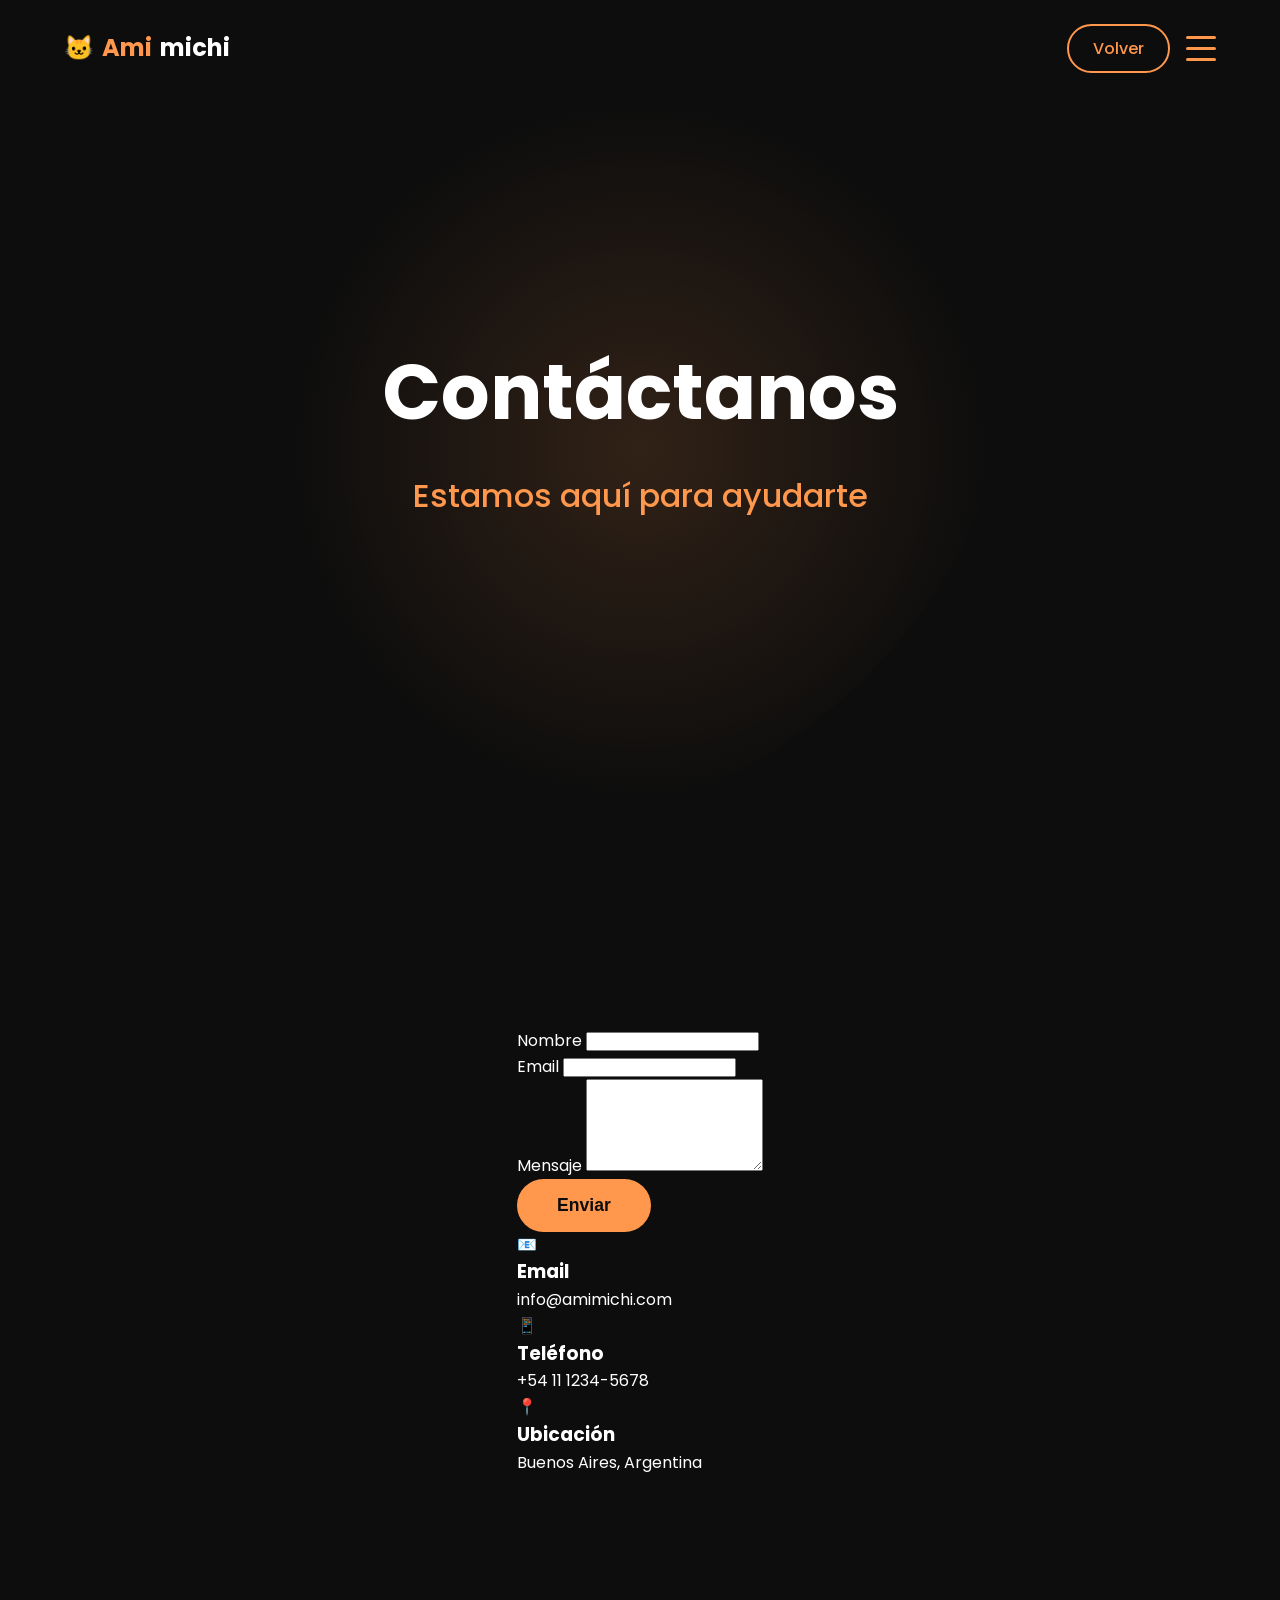
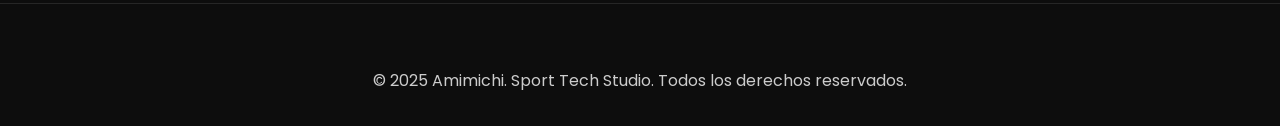
==== contact.html @ 2cb2fd60 "Initial commit" ====
<!DOCTYPE html>
<html lang="es">
<head>
    <meta charset="UTF-8">
    <meta name="viewport" content="width=device-width, initial-scale=1.0">
    <title>Contacto - Amimichi</title>
    <link rel="preconnect" href="https://fonts.googleapis.com">
    <link rel="preconnect" href="https://fonts.gstatic.com" crossorigin>
    <link href="https://fonts.googleapis.com/css2?family=Poppins:wght@300;400;500;600;700&display=swap" rel="stylesheet">
    <link rel="stylesheet" href="assets/css/main.css">
</head>
<body>
    <header>
        <a href="index.html" class="logo" aria-label="Amimichi, ir al inicio">🐱 <span>Ami</span>michi</a>
        <div class="header-actions">
            <a href="index.html" class="btn-contact-header" data-translate="back-home">Volver</a>
            <button class="hamburger" aria-label="Abrir menú" aria-expanded="false" aria-controls="side-menu">
                <span></span>
                <span></span>
                <span></span>
            </button>
        </div>
    </header>

    <div class="side-menu" id="side-menu">
        <nav>
            <a href="index.html#quienes-somos" data-translate="about">Quiénes Somos</a>
            <a href="index.html#servicios" data-translate="services">Servicios</a>
            <a href="index.html#clientes" data-translate="clients">Clientes</a>
            <a href="index.html#productos" data-translate="products">Productos</a>
            <a href="index.html" data-translate="back-home">Volver al Inicio</a>
        </nav>
        <div class="language-selector">
            <label for="languageSelect" data-translate="language">Idioma:</label>
            <select id="languageSelect">
                <option value="es">🇪🇸 Español</option>
                <option value="en">🇬🇧 English</option>
                <option value="pt">🇵🇹 Português</option>
                <option value="ja">🇯🇵 日本語</option>
            </select>
        </div>
    </div>

    <main>
        <section class="hero contact-hero">
            <div class="hero-blob"></div>
            <h1 class="reveal" data-translate="contact-title">Contáctanos</h1>
            <p class="subtitle reveal" data-translate="contact-subtitle">Estamos aquí para ayudarte</p>
        </section>

        <section class="contact-section">
            <div class="contact-container">
                <div class="contact-form-wrapper reveal">
                    <form id="contactForm" class="contact-form">
                        <div class="form-group">
                            <label for="name" data-translate="contact-name">Nombre</label>
                            <input type="text" id="name" name="name" required>
                        </div>
                        <div class="form-group">
                            <label for="email" data-translate="contact-email">Email</label>
                            <input type="email" id="email" name="email" required>
                        </div>
                        <div class="form-group">
                            <label for="message" data-translate="contact-message">Mensaje</label>
                            <textarea id="message" name="message" rows="6" required></textarea>
                        </div>
                        <button type="submit" class="btn btn-primary" data-translate="contact-send">Enviar</button>
                    </form>
                    <div id="formMessage" class="form-message"></div>
                </div>

                <div class="contact-info-wrapper reveal">
                    <div class="contact-info-item">
                        <div class="contact-icon">📧</div>
                        <h3>Email</h3>
                        <p>info@amimichi.com</p>
                    </div>
                    <div class="contact-info-item">
                        <div class="contact-icon">📱</div>
                        <h3>Teléfono</h3>
                        <p>+54 11 1234-5678</p>
                    </div>
                    <div class="contact-info-item">
                        <div class="contact-icon">📍</div>
                        <h3>Ubicación</h3>
                        <p>Buenos Aires, Argentina</p>
                    </div>
                </div>
            </div>
        </section>
    </main>

    <footer>
        <p>&copy; 2025 Amimichi. Sport Tech Studio. Todos los derechos reservados.</p>
    </footer>

    <script src="assets/js/translations.js"></script>
    <script src="assets/js/main.js"></script>
    <script>
        // Form submission handler
        document.getElementById('contactForm').addEventListener('submit', function(e) {
            e.preventDefault();
            const formMessage = document.getElementById('formMessage');
            const currentLang = localStorage.getItem('language') || 'es';
            
            const messages = {
                es: '¡Gracias por tu mensaje! Te contactaremos pronto.',
                en: 'Thank you for your message! We will contact you soon.',
                pt: 'Obrigado pela sua mensagem! Entraremos em contato em breve.',
                ja: 'メッセージありがとうございます！すぐにご連絡いたします。'
            };
            
            formMessage.textContent = messages[currentLang];
            formMessage.style.display = 'block';
            formMessage.style.opacity = '1';
            
            this.reset();
            
            setTimeout(() => {
                formMessage.style.opacity = '0';
                setTimeout(() => {
                    formMessage.style.display = 'none';
                }, 300);
            }, 5000);
        });
    </script>
</body>
</html>
---- assets/css/main.css ----
/* ========== 1. VARIABLES Y RESET ========== */
:root {
  --color-bg: #0d0d0d;
  --color-bg-alt: #1a1a1a;
  --color-accent: hsl(25, 100%, 65%);
  --color-accent-hover: hsl(25, 100%, 75%);
  --color-accent-soft: hsla(25, 100%, 65%, 0.1);
  --color-text: #ffffff;
  --color-text-secondary: #cccccc;
  --font-family: "Poppins", sans-serif;
  --transition: all 0.3s ease;
  --border-radius: 16px;
  --shadow: 0 10px 30px rgba(0, 0, 0, 0.3);
}

* {
  margin: 0;
  padding: 0;
  box-sizing: border-box;
}
html {
  scroll-behavior: smooth;
}
body {
  font-family: var(--font-family);
  background: var(--color-bg);
  color: var(--color-text);
  line-height: 1.6;
  overflow-x: hidden;
}
body.no-scroll {
  overflow: hidden;
}
::selection {
  background: var(--color-accent);
  color: var(--color-bg);
}

/* ========== 2. HEADER Y NAVEGACIÓN ========== */
header {
  position: fixed;
  top: 0;
  left: 0;
  width: 100%;
  padding: 1.5rem 5%;
  display: flex;
  justify-content: space-between;
  align-items: center;
  z-index: 1000;
  background: var(--color-bg);
  border-bottom: none;
}
.logo {
  font-size: 1.5rem;
  font-weight: 700;
  color: var(--color-text);
  display: flex;
  align-items: center;
  gap: 0.5rem;
  text-decoration: none;
}
.logo span {
  color: var(--color-accent);
}
.header-actions {
  display: flex;
  align-items: center;
  gap: 1rem;
}
.btn-contact-header {
  padding: 0.6rem 1.5rem;
  background: transparent;
  border: 2px solid var(--color-accent);
  color: var(--color-accent);
  border-radius: 25px;
  cursor: pointer;
  font-weight: 500;
  transition: var(--transition);
  text-decoration: none;
}
.btn-contact-header:hover {
  background: var(--color-accent);
  color: var(--color-bg);
  box-shadow: 0 0 20px var(--color-accent);
}
.hamburger {
  background: transparent;
  border: none;
  width: 30px;
  height: 25px;
  cursor: pointer;
  display: flex;
  flex-direction: column;
  justify-content: space-between;
  z-index: 1001;
  padding: 0;
}
.hamburger span {
  width: 100%;
  height: 3px;
  background: var(--color-accent);
  border-radius: 2px;
  transition: var(--transition);
}
.hamburger.active span:nth-child(1) {
  transform: rotate(45deg) translate(8px, 8px);
}
.hamburger.active span:nth-child(2) {
  opacity: 0;
}
.hamburger.active span:nth-child(3) {
  transform: rotate(-45deg) translate(8px, -8px);
}

.side-menu {
  position: fixed;
  top: 0;
  left: -100%;
  width: 100%;
  height: 100dvh;
  background: rgba(13, 13, 13, 0.95);
  backdrop-filter: blur(20px);
  z-index: 999;
  transition: left 0.4s cubic-bezier(0.77, 0, 0.175, 1);
  display: flex;
  flex-direction: column;
  justify-content: center;
  align-items: center;
  gap: 2rem;
  text-align: center;
}
.side-menu.active {
  left: 0;
}
.side-menu nav {
  display: flex;
  flex-direction: column;
  gap: 2rem;
  align-items: center;
}
.side-menu a {
  color: var(--color-text);
  text-decoration: none;
  font-size: 2rem;
  font-weight: 500;
  transition: var(--transition);
}
.side-menu a:hover {
  color: var(--color-accent);
  text-shadow: 0 0 20px var(--color-accent);
}
.language-selector {
  display: flex;
  flex-direction: column;
  align-items: center;
  gap: 0.5rem;
}
.language-selector label {
  font-size: 1rem;
  color: var(--color-text-secondary);
}
.language-selector select {
  padding: 0.5rem 1rem;
  background: var(--color-bg-alt);
  color: var(--color-text);
  border: 2px solid var(--color-accent-soft);
  border-radius: 8px;
  font-size: 1rem;
  cursor: pointer;
  transition: var(--transition);
}
.language-selector select:hover {
  border-color: var(--color-accent);
}

/* ========== 3. ESTILOS GENERALES Y BOTONES ========== */
section {
  padding: 8rem 5%;
  display: flex;
  flex-direction: column;
  justify-content: center;
  align-items: center;
  position: relative;
  overflow: hidden;
}
.section-title {
  font-size: clamp(2rem, 4vw, 3.5rem);
  font-weight: 700;
  margin-bottom: 1rem;
  color: var(--color-accent);
  text-align: center;
}
.section-description {
  max-width: 800px;
  text-align: center;
  font-size: 1.1rem;
  color: var(--color-text-secondary);
  margin-bottom: 3rem;
  line-height: 1.8;
}
.btn {
  display: inline-block;
  padding: 1rem 2.5rem;
  border-radius: 30px;
  font-size: 1.1rem;
  font-weight: 600;
  cursor: pointer;
  transition: var(--transition);
  text-decoration: none;
  border: none;
  position: relative;
  z-index: 1;
}
.btn-primary {
  background: var(--color-accent);
  color: var(--color-bg);
}
.btn-primary:hover {
  transform: translateY(-3px) scale(1.05);
  box-shadow: 0 5px 20px rgba(255, 120, 60, 0.5);
}
.btn-secondary {
  background: transparent;
  border: 2px solid var(--color-text-secondary);
  color: var(--color-text-secondary);
}
.btn-secondary:hover {
  background: var(--color-text-secondary);
  color: var(--color-bg);
}

/* ========== 4. SECCIONES ESPECÍFICAS ========== */

/* HERO */
.hero {
  min-height: 100vh;
  text-align: center;
}
.hero-blob {
  position: absolute;
  width: 60vw;
  height: 60vw;
  max-width: 800px;
  max-height: 800px;
  background: radial-gradient(circle, var(--color-accent) 0%, rgba(255, 107, 0, 0) 65%);
  opacity: 0.15;
  z-index: -1;
  border-radius: 30% 70% 70% 30% / 30% 30% 70% 70%;
  animation: morph 15s ease-in-out infinite;
}
@keyframes morph {
  0%,
  100% {
    border-radius: 30% 70% 70% 30% / 30% 30% 70% 70%;
    transform: rotate(0deg) scale(1);
  }
  50% {
    border-radius: 60% 40% 30% 70% / 70% 50% 50% 30%;
    transform: rotate(90deg) scale(1.1);
  }
}
.hero h1 {
  font-size: clamp(2.5rem, 6vw, 5rem);
  font-weight: 700;
  margin-bottom: 1rem;
  color: var(--color-text);
}
.hero .subtitle {
  font-size: clamp(1.2rem, 3vw, 2rem);
  color: var(--color-accent);
  margin-bottom: 3rem;
  font-weight: 500;
}
.cta-buttons {
  display: flex;
  gap: 1.5rem;
  justify-content: center;
  flex-wrap: wrap;
}

/* SERVICIOS */
.services-grid {
  display: grid;
  grid-template-columns: repeat(auto-fit, minmax(280px, 1fr));
  gap: 2rem;
  width: 100%;
  max-width: 1200px;
}
.service-item {
  background: var(--color-bg-alt);
  padding: 2rem;
  border-radius: var(--border-radius);
  text-align: center;
  border: 1px solid var(--color-accent-soft);
  transition: var(--transition);
}
.service-item:hover {
  transform: translateY(-5px);
  border-color: var(--color-accent);
}
.service-icon {
  font-size: 3rem;
  color: var(--color-accent);
  margin-bottom: 1rem;
}
.service-item h3 {
  font-size: 1.3rem;
  margin-bottom: 0.5rem;
  color: var(--color-text);
}
.service-item p {
  color: var(--color-text-secondary);
  font-size: 0.9rem;
}

/* CARRUSEL GENERAL */
.carousel-container {
  width: 100%;
  max-width: 1200px;
  position: relative;
}
.carousel {
  position: relative;
}
.carousel-track-container {
  overflow: hidden;
}
.carousel-track {
  display: flex;
  transition: transform 0.5s cubic-bezier(0.25, 1, 0.5, 1);
  gap: 1.5rem;
  padding: 1rem 0;
}
.carousel-arrow {
  position: absolute;
  top: 50%;
  transform: translateY(-50%);
  z-index: 10;
  width: 50px;
  height: 50px;
  background: rgba(255, 255, 255, 0.1);
  border: 1px solid var(--color-accent-soft);
  border-radius: 50%;
  display: flex;
  align-items: center;
  justify-content: center;
  cursor: pointer;
  transition: var(--transition);
  font-size: 1.5rem;
  color: var(--color-accent);
}
.carousel-arrow:hover {
  background: var(--color-accent);
  color: var(--color-bg);
}
.carousel-arrow.left {
  left: -70px;
}
.carousel-arrow.right {
  right: -70px;
}

/* CARD "POKÉMON" - ESTILO MEJORADO */
.card {
  min-width: 280px;
  background: var(--color-bg-alt);
  border-radius: var(--border-radius);
  border: 1px solid var(--color-accent-soft);
  overflow: hidden;
  display: flex;
  flex-direction: column;
  transition: transform 0.3s ease, box-shadow 0.3s ease;
  text-decoration: none;
  color: var(--color-text);
  position: relative;
  z-index: 1;
}

/* Borde holográfico */
.card::before {
  content: "";
  position: absolute;
  top: -2px;
  left: -2px;
  right: -2px;
  bottom: -2px;
  background: linear-gradient(45deg, var(--color-accent), var(--color-text-secondary), var(--color-accent));
  z-index: -1;
  border-radius: 18px;
  opacity: 0;
  transition: opacity 0.5s ease;
}

.card:hover {
  transform: translateY(-10px) scale(1.03);
  box-shadow: var(--shadow);
}

.card:hover::before {
  opacity: 1;
  filter: blur(8px);
}

.card__image-container {
  height: 180px;
  background: linear-gradient(to top, var(--color-accent-soft), transparent);
  display: flex;
  align-items: center;
  justify-content: center;
  font-size: 4rem;
  color: var(--color-accent);
  border-bottom: 2px solid var(--color-accent);
  position: relative;
  z-index: 2;
}

.card__content {
  padding: 1.5rem;
  position: relative;
  z-index: 2;
}

.card__category {
  font-size: 0.8rem;
  font-weight: 500;
  color: var(--color-accent);
  margin-bottom: 0.5rem;
  display: flex;
  align-items: center;
  gap: 0.5rem;
  text-shadow: 0 0 5px var(--color-accent);
}

.card__title {
  font-size: 1.2rem;
  font-weight: 600;
  margin-bottom: 0.5rem;
}
.card__description {
  font-size: 0.9rem;
  color: var(--color-text-secondary);
  line-height: 1.5;
}
.card__cta {
  display: inline-block;
  margin-top: 1rem;
  color: var(--color-accent);
  font-weight: 600;
  transition: var(--transition);
}
.card:hover .card__cta {
  transform: translateX(5px);
}

/* Estilos para cartas volteadas (reverso) */
.card-back-only {
  min-width: 280px;
  height: 400px;
  background: linear-gradient(135deg, var(--color-bg-alt) 0%, var(--color-bg) 100%);
  border-radius: var(--border-radius);
  border: 2px solid var(--color-accent);
  display: flex;
  align-items: center;
  justify-content: center;
  position: relative;
  overflow: hidden;
}

.card__back {
  width: 100%;
  height: 100%;
  display: flex;
  align-items: center;
  justify-content: center;
  position: relative;
}

.card-back-logo {
  width: 120px;
  height: 120px;
  opacity: 0.3;
  filter: grayscale(1);
}

/* Estilos para la carta del jugador */
.card-player {
  min-width: 320px;
  height: 480px;
}

.player-avatar {
  width: 120px;
  height: 120px;
  background: linear-gradient(135deg, var(--color-accent), #ff6b6b);
  border-radius: 50%;
  display: flex;
  align-items: center;
  justify-content: center;
  font-size: 4rem;
}

.player-stats {
  display: flex;
  justify-content: space-around;
  margin-top: 1rem;
  gap: 0.5rem;
}

.stat {
  text-align: center;
  flex: 1;
}

.stat-label {
  display: block;
  font-size: 0.7rem;
  color: var(--color-text-secondary);
  margin-bottom: 0.25rem;
  text-transform: uppercase;
}

.stat-value {
  display: block;
  font-size: 1.5rem;
  font-weight: 700;
  color: var(--color-accent);
}

/* Estilos para Mushin App icon */
.mushin-icon {
  width: 100px;
  height: 100px;
  background: linear-gradient(135deg, var(--color-accent), #ff6b6b);
  border-radius: 50%;
  display: flex;
  align-items: center;
  justify-content: center;
  font-size: 3.5rem;
}

/* FAQ - ESTILO MEJORADO */
.faq-container {
  width: 100%;
  max-width: 800px;
  display: flex;
  flex-direction: column;
  gap: 1rem;
}
.faq-item {
  background: var(--color-bg-alt);
  border-radius: var(--border-radius);
  border: 1px solid var(--color-accent-soft);
  overflow: hidden;
  transition: box-shadow 0.3s ease;
}
.faq-item[open] {
  box-shadow: 0 0 20px var(--color-accent-soft);
  border-color: var(--color-accent);
}
.faq-item summary {
  padding: 1.5rem;
  font-weight: 600;
  cursor: pointer;
  list-style: none;
  display: flex;
  justify-content: space-between;
  align-items: center;
  color: var(--color-text);
}
.faq-item summary::-webkit-details-marker {
  display: none;
}
.faq-item summary::after {
  content: "+";
  font-size: 1.5rem;
  color: var(--color-accent);
  transition: transform 0.3s ease;
}
.faq-item[open] summary::after {
  transform: rotate(45deg);
}
.faq-answer {
  padding: 0 1.5rem 1.5rem;
  color: var(--color-text-secondary);
  opacity: 0;
  max-height: 0;
  overflow: hidden;
  transition: opacity 0.5s ease-in-out, max-height 0.5s ease-in-out;
}
.faq-item[open] .faq-answer {
  opacity: 1;
  max-height: 500px;
}

/* CTA FINAL */
#final-cta {
  min-height: auto;
  padding: 8rem 5%;
  background: var(--color-bg-alt);
}
.cta-box-title {
  font-size: clamp(1.8rem, 3vw, 2.8rem);
  margin-bottom: 2rem;
  color: var(--color-text);
}

/* FOOTER */
footer {
  padding: 4rem 5% 2rem;
  text-align: center;
  color: var(--color-text-secondary);
  border-top: 1px solid rgba(255, 255, 255, 0.1);
}

/* ANIMACIONES DE SCROLL */
.reveal {
  opacity: 0;
  transform: translateY(30px);
  transition: opacity 0.8s ease-out, transform 0.8s ease-out;
}
.reveal.visible {
  opacity: 1;
  transform: translateY(0);
}

/* ========== 5. RESPONSIVE ========== */
@media (max-width: 900px) {
  .carousel-arrow {
    display: none;
  }
}
@media (max-width: 768px) {
  header {
    padding: 1rem 5%;
  }
  .cta-buttons {
    flex-direction: column;
    width: 100%;
    max-width: 300px;
    margin: 0 auto;
  }
  .btn {
    width: 100%;
  }
  .side-menu a {
    font-size: 1.5rem;
  }
  .header-actions .btn-contact-header {
    display: none;
  }
}
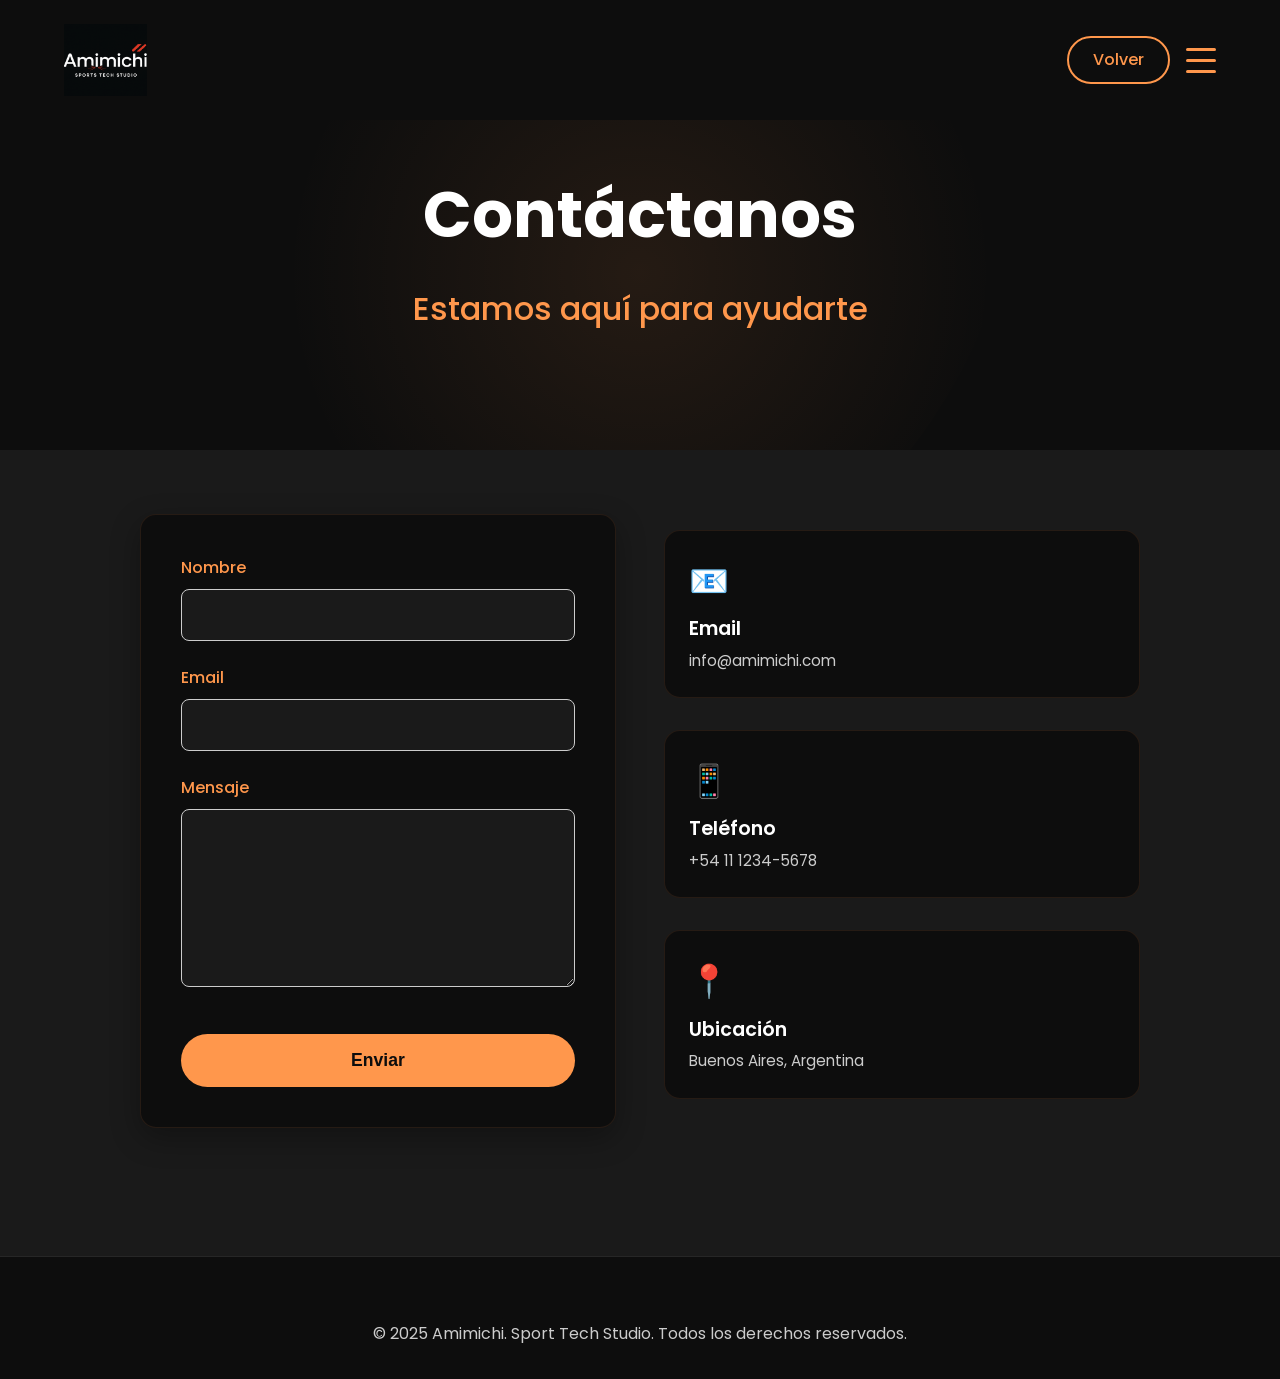
==== commit ca47efaa: "Update 4" ====
--- a/contact.html
+++ b/contact.html
@@ -11,8 +11,10 @@
 </head>
 <body>
     <header>
-        <a href="index.html" class="logo" aria-label="Amimichi, ir al inicio">🐱 <span>Ami</span>michi</a>
-        <div class="header-actions">
+          <a href="index.html" class="logo" aria-label="Amimichi, ir al inicio">
+              <img src="assets/img/logos/3.png" alt="Logo de Amimichi" class="logo-img">
+          </a>
+            <div class="header-actions">
             <a href="index.html" class="btn-contact-header" data-translate="back-home">Volver</a>
             <button class="hamburger" aria-label="Abrir menú" aria-expanded="false" aria-controls="side-menu">
                 <span></span>
@@ -102,20 +104,20 @@
             e.preventDefault();
             const formMessage = document.getElementById('formMessage');
             const currentLang = localStorage.getItem('language') || 'es';
-            
+
             const messages = {
                 es: '¡Gracias por tu mensaje! Te contactaremos pronto.',
                 en: 'Thank you for your message! We will contact you soon.',
                 pt: 'Obrigado pela sua mensagem! Entraremos em contato em breve.',
                 ja: 'メッセージありがとうございます！すぐにご連絡いたします。'
             };
-            
+
             formMessage.textContent = messages[currentLang];
             formMessage.style.display = 'block';
             formMessage.style.opacity = '1';
-            
+
             this.reset();
-            
+
             setTimeout(() => {
                 formMessage.style.opacity = '0';
                 setTimeout(() => {
--- a/assets/css/main.css
+++ b/assets/css/main.css
@@ -51,17 +51,24 @@
   border-bottom: none;
 }
 .logo {
-  font-size: 1.5rem;
-  font-weight: 700;
-  color: var(--color-text);
   display: flex;
   align-items: center;
   gap: 0.5rem;
   text-decoration: none;
 }
-.logo span {
-  color: var(--color-accent);
-}
+
+/* Ajuste del tamaño de la imagen para Mobile First (¡Más grande!) */
+.logo-img {
+    height: 3.5rem; /* AUMENTADO: 3.5rem para móviles y tablets */
+    width: auto;
+    transition: var(--transition);
+}
+
+/* Ajuste de tamaño para escritorio (Ahora más grande que en móvil) */
+header .logo-img {
+    height: 4.5rem; /* AUMENTADO: 4.5rem para pantallas grandes */
+}
+
 .header-actions {
   display: flex;
   align-items: center;
@@ -362,142 +369,195 @@
 
 /* CARD "POKÉMON" - ESTILO MEJORADO */
 .card {
-  min-width: 280px;
-  background: var(--color-bg-alt);
-  border-radius: var(--border-radius);
-  border: 1px solid var(--color-accent-soft);
-  overflow: hidden;
-  display: flex;
-  flex-direction: column;
-  transition: transform 0.3s ease, box-shadow 0.3s ease;
-  text-decoration: none;
-  color: var(--color-text);
-  position: relative;
-  z-index: 1;
-}
-
-/* Borde holográfico */
+    /* AJUSTE DIMENSIONES TIPO CARTA POKÉMON: Proporción rectangular */
+    min-width: 250px;
+    width: 280px;
+    height: 420px;
+
+    background: var(--color-bg-alt);
+    border-radius: var(--border-radius);
+    border: 1px solid var(--color-accent-soft);
+    overflow: hidden;
+    display: flex;
+    flex-direction: column;
+    transition: transform 0.3s ease, box-shadow 0.3s ease;
+    text-decoration: none;
+    color: var(--color-text);
+    position: relative;
+    z-index: 1;
+}
+
+/* Borde holográfico (Mantenido) */
 .card::before {
-  content: "";
-  position: absolute;
-  top: -2px;
-  left: -2px;
-  right: -2px;
-  bottom: -2px;
-  background: linear-gradient(45deg, var(--color-accent), var(--color-text-secondary), var(--color-accent));
-  z-index: -1;
-  border-radius: 18px;
-  opacity: 0;
-  transition: opacity 0.5s ease;
+    content: "";
+    position: absolute;
+    top: -2px;
+    left: -2px;
+    right: -2px;
+    bottom: -2px;
+    background: linear-gradient(45deg, var(--color-accent), var(--color-text-secondary), var(--color-accent));
+    z-index: -1;
+    border-radius: 18px;
+    opacity: 0;
+    transition: opacity 0.5s ease;
 }
 
 .card:hover {
-  transform: translateY(-10px) scale(1.03);
-  box-shadow: var(--shadow);
+    transform: translateY(-5px) scale(1.03);
+    box-shadow: 0 15px 40px rgba(255, 120, 60, 0.4);
 }
 
 .card:hover::before {
-  opacity: 1;
-  filter: blur(8px);
+    opacity: 1;
+    filter: blur(5px);
+}
+
+/* NUEVO: Contenedor del Título y Detalle (Topo de la carta) */
+.card__header {
+    display: flex;
+    justify-content: space-between;
+    align-items: center;
+    padding: 0.75rem 1rem;
+    background: rgba(255, 255, 255, 0.05);
+    border-bottom: 2px solid var(--color-accent); /* Borde de división prominente */
+}
+
+/* Título principal en el header (Nombre a la izquierda) */
+.card__header-title {
+    font-size: 1.2rem;
+    font-weight: 700;
+    color: var(--color-text);
+}
+
+/* Ícono de detalle/nivel en el header (a la derecha) */
+.card__header-icon {
+    font-size: 1.5rem;
+    color: var(--color-accent);
+}
+
+/* card__category antigua reemplazada */
+.card__category {
+    display: none;
 }
 
 .card__image-container {
-  height: 180px;
-  background: linear-gradient(to top, var(--color-accent-soft), transparent);
-  display: flex;
-  align-items: center;
-  justify-content: center;
-  font-size: 4rem;
-  color: var(--color-accent);
-  border-bottom: 2px solid var(--color-accent);
-  position: relative;
-  z-index: 2;
+    height: 180px; /* Área de imagen más grande */
+    background: linear-gradient(to top, var(--color-bg-alt) 10%, var(--color-bg) 100%);
+    display: flex;
+    align-items: center;
+    justify-content: center;
+    font-size: 4rem;
+    color: var(--color-accent);
+    border-bottom: 1px solid var(--color-accent-soft);
+    position: relative;
+    z-index: 2;
+    padding: 1rem;
 }
 
 .card__content {
-  padding: 1.5rem;
-  position: relative;
-  z-index: 2;
-}
-
-.card__category {
-  font-size: 0.8rem;
-  font-weight: 500;
-  color: var(--color-accent);
-  margin-bottom: 0.5rem;
-  display: flex;
-  align-items: center;
-  gap: 0.5rem;
-  text-shadow: 0 0 5px var(--color-accent);
+    padding: 1.5rem 1.2rem;
+    position: relative;
+    z-index: 2;
+    flex-grow: 1;
+    display: flex;
+    flex-direction: column;
+}
+
+/* NUEVO: Estilo para el Tipo/Categoría de la carta (dentro del contenido) */
+.card__type {
+    font-size: 0.9rem;
+    font-weight: 700;
+    color: var(--color-accent);
+    margin-bottom: 0.75rem;
+    text-transform: uppercase;
+    letter-spacing: 0.05em;
+    padding-bottom: 0.4rem;
+    border-bottom: 1px dashed rgba(255, 255, 255, 0.1);
 }
 
 .card__title {
-  font-size: 1.2rem;
-  font-weight: 600;
-  margin-bottom: 0.5rem;
+    font-size: 1.2rem;
+    font-weight: 700;
+    margin-bottom: 0.4rem;
+    color: var(--color-text);
 }
 .card__description {
-  font-size: 0.9rem;
-  color: var(--color-text-secondary);
-  line-height: 1.5;
+    font-size: 0.9rem;
+    color: var(--color-text-secondary);
+    line-height: 1.4;
+    flex-grow: 1;
 }
 .card__cta {
-  display: inline-block;
-  margin-top: 1rem;
-  color: var(--color-accent);
-  font-weight: 600;
-  transition: var(--transition);
+    display: inline-block;
+    margin-top: 1rem;
+    color: var(--color-accent);
+    font-weight: 600;
+    transition: var(--transition);
+    align-self: flex-start;
 }
 .card:hover .card__cta {
-  transform: translateX(5px);
+    transform: translateX(5px);
 }
 
 /* Estilos para cartas volteadas (reverso) */
 .card-back-only {
-  min-width: 280px;
-  height: 400px;
-  background: linear-gradient(135deg, var(--color-bg-alt) 0%, var(--color-bg) 100%);
-  border-radius: var(--border-radius);
-  border: 2px solid var(--color-accent);
-  display: flex;
-  align-items: center;
-  justify-content: center;
-  position: relative;
-  overflow: hidden;
+    min-width: 280px;
+    height: 420px; /* Altura consistente */
+
+    background: var(--color-bg-alt);
+    border-radius: var(--border-radius);
+    border: 3px solid var(--color-accent); /* Borde más fuerte y visible */
+
+    box-shadow: 0 0 40px rgba(255, 120, 60, 0.2);
+
+    display: flex;
+    align-items: center;
+    justify-content: center;
+    position: relative;
+    overflow: hidden;
 }
 
 .card__back {
-  width: 100%;
-  height: 100%;
-  display: flex;
-  align-items: center;
-  justify-content: center;
-  position: relative;
+    width: 100%;
+    height: 100%;
+    display: flex;
+    align-items: center;
+    justify-content: center;
+    position: relative;
+
+    /* IMAGEN 1.PNG COMO FONDO (Efecto Pokébola) */
+    background-image: url('../img/logos/1.png');
+    background-size: 120%;
+    background-position: center center;
+    background-repeat: no-repeat;
+    opacity: 0.6;
+
+    background-color: var(--color-bg);
+    box-shadow: inset 0 0 80px rgba(0, 0, 0, 0.8);
 }
 
 .card-back-logo {
-  width: 120px;
-  height: 120px;
-  opacity: 0.3;
-  filter: grayscale(1);
-}
-
-/* Estilos para la carta del jugador */
+    display: none;
+}
+
+/* Estilos para la carta del jugador (Ajuste de altura para consistencia) */
 .card-player {
-  min-width: 320px;
-  height: 480px;
+    min-width: 280px;
+    height: 420px;
 }
 
 .player-avatar {
-  width: 120px;
-  height: 120px;
-  background: linear-gradient(135deg, var(--color-accent), #ff6b6b);
-  border-radius: 50%;
-  display: flex;
-  align-items: center;
-  justify-content: center;
-  font-size: 4rem;
-}
+    width: 120px;
+    height: 120px;
+    background: var(--color-accent);
+    border-radius: 50%;
+    display: flex;
+    align-items: center;
+    justify-content: center;
+    font-size: 4rem;
+    color: var(--color-bg);
+}
+
 
 .player-stats {
   display: flex;
@@ -528,14 +588,16 @@
 
 /* Estilos para Mushin App icon */
 .mushin-icon {
-  width: 100px;
-  height: 100px;
-  background: linear-gradient(135deg, var(--color-accent), #ff6b6b);
-  border-radius: 50%;
-  display: flex;
-  align-items: center;
-  justify-content: center;
-  font-size: 3.5rem;
+    width: 120px;
+    height: 120px;
+    background: var(--color-accent);
+    border-radius: 50%;
+    display: flex;
+    align-items: center;
+    justify-content: center;
+    font-size: 4rem;
+    color: var(--color-bg);
+    box-shadow: 0 0 20px var(--color-accent);
 }
 
 /* FAQ - ESTILO MEJORADO */
@@ -604,6 +666,135 @@
   color: var(--color-text);
 }
 
+/* ESTILOS ESPECÍFICOS DE LA PÁGINA DE CONTACTO (Añadido a la Sección 4) */
+.contact-hero {
+    min-height: 50vh;
+    padding-top: 10rem;
+    padding-bottom: 4rem;
+}
+
+.contact-hero .hero-blob {
+    opacity: 0.1;
+}
+
+.contact-hero h1 {
+    font-size: clamp(2.5rem, 5vw, 4rem);
+}
+
+.contact-section {
+    padding: 4rem 5% 8rem;
+    background: var(--color-bg-alt);
+    align-items: flex-start;
+}
+
+.contact-container {
+    display: flex;
+    gap: 3rem;
+    width: 100%;
+    max-width: 1000px;
+    margin: 0 auto;
+}
+
+.contact-form-wrapper,
+.contact-info-wrapper {
+    flex: 1;
+}
+
+/* --- ESTILOS DEL FORMULARIO --- */
+.contact-form {
+    background: var(--color-bg);
+    padding: 2.5rem;
+    border-radius: var(--border-radius);
+    box-shadow: var(--shadow);
+    border: 1px solid var(--color-accent-soft);
+}
+
+.form-group {
+    margin-bottom: 1.5rem;
+}
+
+.form-group label {
+    display: block;
+    margin-bottom: 0.5rem;
+    font-weight: 500;
+    color: var(--color-accent);
+}
+
+.contact-form input[type="text"],
+.contact-form input[type="email"],
+.contact-form textarea {
+    width: 100%;
+    padding: 0.8rem;
+    background: var(--color-bg-alt);
+    border: 1px solid var(--color-text-secondary);
+    border-radius: 8px;
+    color: var(--color-text);
+    font-family: var(--font-family);
+    font-size: 1rem;
+    transition: var(--transition);
+}
+
+.contact-form input:focus,
+.contact-form textarea:focus {
+    border-color: var(--color-accent);
+    outline: none;
+    box-shadow: 0 0 10px var(--color-accent-soft);
+}
+
+.contact-form textarea {
+    resize: vertical;
+}
+
+.contact-form .btn-primary {
+    width: 100%;
+    margin-top: 1rem;
+}
+
+.form-message {
+    margin-top: 1.5rem;
+    padding: 1rem;
+    background: hsla(120, 60%, 40%, 0.2);
+    color: var(--color-text);
+    border-radius: 8px;
+    text-align: center;
+    font-weight: 600;
+    display: none;
+    opacity: 0;
+    transition: opacity 0.3s ease;
+}
+
+/* --- ESTILOS DE LA INFORMACIÓN DE CONTACTO --- */
+.contact-info-wrapper {
+    display: flex;
+    flex-direction: column;
+    gap: 2rem;
+    padding-top: 1rem;
+}
+
+.contact-info-item {
+    background: var(--color-bg);
+    padding: 1.5rem;
+    border-radius: var(--border-radius);
+    border: 1px solid var(--color-accent-soft);
+}
+
+.contact-icon {
+    font-size: 2rem;
+    color: var(--color-accent);
+    margin-bottom: 0.5rem;
+}
+
+.contact-info-item h3 {
+    font-size: 1.2rem;
+    font-weight: 600;
+    margin-bottom: 0.25rem;
+}
+
+.contact-info-item p {
+    color: var(--color-text-secondary);
+    font-size: 0.95rem;
+}
+
 /* FOOTER */
 footer {
   padding: 4rem 5% 2rem;
@@ -628,7 +819,13 @@
   .carousel-arrow {
     display: none;
   }
-}
+
+  /* Ajustes para Contacto en tabletas */
+  .contact-container {
+    flex-direction: column;
+  }
+}
+
 @media (max-width: 768px) {
   header {
     padding: 1rem 5%;
@@ -648,4 +845,25 @@
   .header-actions .btn-contact-header {
     display: none;
   }
-}
+
+  /* Responsive de Cards con Scroll Horizontal */
+  .carousel-track-container {
+    overflow-x: auto;
+    -webkit-overflow-scrolling: touch;
+    padding-bottom: 15px;
+  }
+  .carousel-track {
+    flex-wrap: nowrap;
+    justify-content: flex-start;
+  }
+
+  /* Ajustes para Contacto en móviles */
+  .contact-form-wrapper,
+  .contact-info-wrapper {
+      width: 100%;
+  }
+  .contact-section {
+      padding-top: 2rem;
+      padding-bottom: 4rem;
+  }
+}
